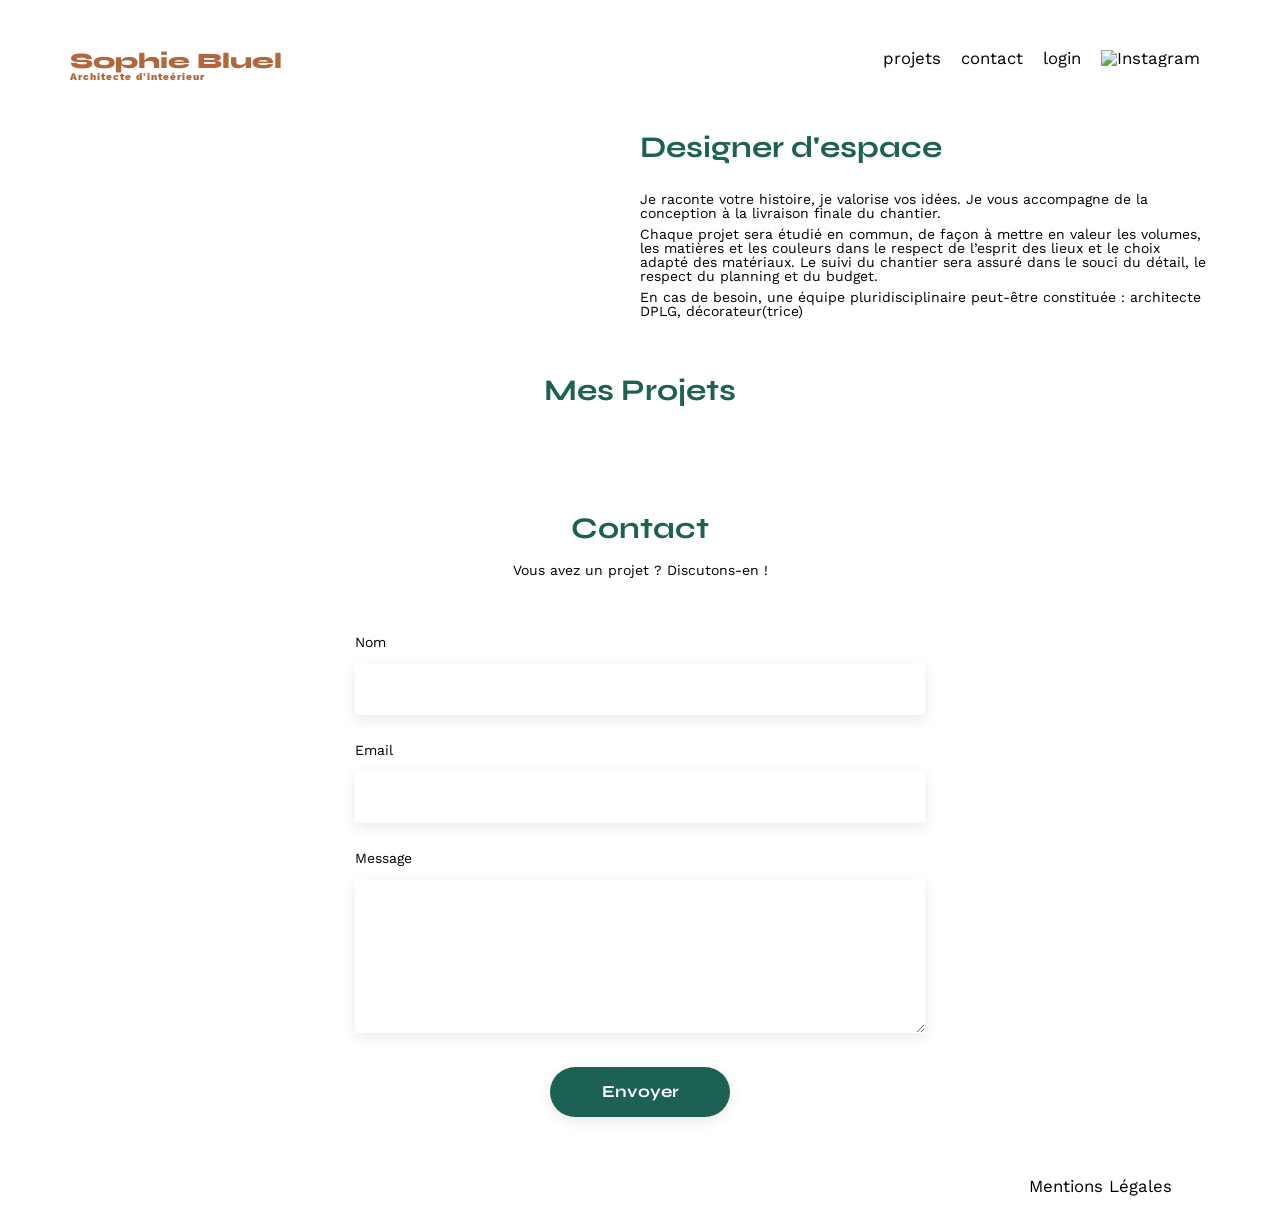
==== FrontEnd/index.html @ 4e807acd "Création de la page de présentation des travaux : Récupération des travaux depuis le back-end,  et r" ====
<!DOCTYPE html>
<html lang="fr">
<head>
	<meta charset="UTF-8">
	<title>Sophie Bluel - Architecte d'intérieur</title>
	<meta name="viewport" content="width=device-width, initial-scale=1.0">
	<link rel="preconnect" href="https://fonts.googleapis.com">
	<link rel="preconnect" href="https://fonts.gstatic.com" crossorigin>
	<link href="https://fonts.googleapis.com/css2?family=Syne:wght@700;800&family=Work+Sans&display=swap" rel="stylesheet">
	<meta name="description" content="">
	<link rel="stylesheet" href="./assets/style.css">
	<script src="script.js"></script>
</head>
<body>
<header>
	<h1>Sophie Bluel <span>Architecte d'inteérieur</span></h1>
	<nav>
		<ul>
			<li>projets</li>
			<li>contact</li>
			<li>login</li>
			<li><img src="./assets/icons/instagram.png" alt="Instagram"></li>
		</ul>
	</nav>
</header>
<main>
	<section id="introduction">
		<figure>
			<img src="./assets/images/sophie-bluel.png" alt="">
		</figure>
		<article>
			<h2>Designer d'espace</h2>
			<p>Je raconte votre histoire, je valorise vos idées. Je vous accompagne de la conception à la livraison finale du chantier.</p>
			<p>Chaque projet sera étudié en commun, de façon à mettre en valeur les volumes, les matières et les couleurs dans le respect de l’esprit des lieux et le choix adapté des matériaux. Le suivi du chantier sera assuré dans le souci du détail, le respect du planning et du budget.</p>
			<p>En cas de besoin, une équipe pluridisciplinaire peut-être constituée : architecte DPLG, décorateur(trice)</p>
		</article>
	</section>
	<section id="portfolio">
		<h2>Mes Projets</h2>
		<div class="category-menu"></div>
		<div class="gallery">
			<figure>
				<img src="assets/images/abajour-tahina.png" alt="Abajour Tahina">
				<figcaption>Abajour Tahina</figcaption>
			</figure>
			<figure>
				<img src="assets/images/appartement-paris-v.png" alt="Appartement Paris V">
				<figcaption>Appartement Paris V</figcaption>
			</figure>
			<figure>
				<img src="assets/images/restaurant-sushisen-londres.png" alt="Restaurant Sushisen - Londres">
				<figcaption>Restaurant Sushisen - Londres</figcaption>
			</figure>
			<figure>
				<img src="assets/images/la-balisiere.png" alt="Villa “La Balisiere” - Port Louis">
				<figcaption>Villa “La Balisiere” - Port Louis</figcaption>
			</figure>
			<figure>
				<img src="assets/images/structures-thermopolis.png" alt="Structures Thermopolis">
				<figcaption>Structures Thermopolis</figcaption>
			</figure>
			<figure>
				<img src="assets/images/appartement-paris-x.png" alt="Appartement Paris X">
				<figcaption>Appartement Paris X</figcaption>
			</figure>
			<figure>
				<img src="assets/images/le-coteau-cassis.png" alt="Pavillon “Le coteau” - Cassis">
				<figcaption>Pavillon “Le coteau” - Cassis</figcaption>
			</figure>
			<figure>
				<img src="assets/images/villa-ferneze.png" alt="Villa Ferneze - Isola d’Elba">
				<figcaption>Villa Ferneze - Isola d’Elba</figcaption>
			</figure>
			<figure>
				<img src="assets/images/appartement-paris-xviii.png" alt="Appartement Paris XVIII">
				<figcaption>Appartement Paris XVIII</figcaption>
			</figure>
			<figure>
				<img src="assets/images/bar-lullaby-paris.png" alt="Bar “Lullaby” - Paris">
				<figcaption>Bar “Lullaby” - Paris</figcaption>
			</figure>
			<figure>
				<img src="assets/images/hotel-first-arte-new-delhi.png" alt="Hotel First Arte - New Delhi">
				<figcaption>Hotel First Arte - New Delhi</figcaption>
			</figure>
		</div>
	</section>
	<section id="contact">
		<h2>Contact</h2>
		<p>Vous avez un projet ? Discutons-en !</p>
		<form action="#" method="post">
			<label for="name">Nom</label>
			<input type="text" name="name" id="name">
			<label for="email">Email</label>
			<input type="email" name="email" id="email">
			<label for="message">Message</label>
			<textarea name="message" id="message" cols="30" rows="10"></textarea>
			<input type="submit" value="Envoyer">
		</form>
	</section>
</main>

<footer>
	<nav>
		<ul>
			<li>Mentions Légales</li>
		</ul>
	</nav>
</footer>
</body>
</html>
---- FrontEnd/assets/style.css ----
/* http://meyerweb.com/eric/tools/css/reset/
   v2.0 | 20110126
   License: none (public domain)
*/

html, body, div, span, applet, object, iframe,
h1, h2, h3, h4, h5, h6, p, blockquote, pre,
a, abbr, acronym, address, big, cite, code,
del, dfn, em, img, ins, kbd, q, s, samp,
small, strike, strong, sub, sup, tt, var,
b, u, i, center,
dl, dt, dd, ol, ul, li,
fieldset, form, label, legend,
table, caption, tbody, tfoot, thead, tr, th, td,
article, aside, canvas, details, embed,
figure, figcaption, footer, header, hgroup,
menu, nav, output, ruby, section, summary,
time, mark, audio, video {
	margin: 0;
	padding: 0;
	border: 0;
	font-size: 100%;
	font: inherit;
	vertical-align: baseline;
}
/* HTML5 display-role reset for older browsers */
article, aside, details, figcaption, figure,
footer, header, hgroup, menu, nav, section {
	display: block;
}
body {
	line-height: 1;
}
ol, ul {
	list-style: none;
}
blockquote, q {
	quotes: none;
}
blockquote:before, blockquote:after,
q:before, q:after {
	content: '';
	content: none;
}
table {
	border-collapse: collapse;
	border-spacing: 0;
}
/** end reset css**/
body {
	max-width: 1140px;
	margin:auto;
	font-family: 'Work Sans' ;
	font-size: 14px;
}
header {
	display: flex;
	justify-content: space-between;
	margin: 50px 0
}
section {
	margin: 50px 0
}

h1{
	display: flex;
	flex-direction: column;
	font-family: 'Syne';
	font-size: 22px;
	font-weight: 800;
	color: #B1663C
}

h1 > span {
	font-family: 'Work Sans';
	font-size:10px;
	letter-spacing: 0.1em;
;
}

h2{
	font-family: 'Syne';
	font-weight: 700;
	font-size: 30px;
	color: #1D6154
}
nav ul {
	display: flex;
	align-items: center;
	list-style-type: none;

}
nav li {
	padding: 0 10px;
	font-size: 1.2em;
}

li:hover {
	color: #B1663C;
}
#introduction {
	display: flex;
	align-items: center;
}
#introduction figure {
	flex: 1
}
#introduction img {
	display: block;
	margin: auto;
	width: 80%;
}

#introduction article {
	flex: 1
}
#introduction h2 {
	margin-bottom: 1em;
}

#introduction p {
	margin-bottom: 0.5em;
}
#portfolio h2 {
	text-align: center;
	margin-bottom: 1em;
}
.gallery {
	width: 100%;
	display: grid;
	grid-template-columns: 1fr 1fr 1fr;
	grid-column-gap: 20px;
	grid-row-gap: 20px;
}

.gallery img {
	width: 100%;

}
#contact {
	width: 50%;
margin: auto;
}
#contact > * {
	text-align: center;

}
#contact h2{
	margin-bottom: 20px;
}
#contact form {
	text-align: left;
	margin-top:30px;
	display: flex;
	flex-direction: column;
}

#contact input {
	height: 50px;
	font-size: 1.2em;
	border: none;
	box-shadow: 0px 4px 14px rgba(0, 0, 0, 0.09);
}
#contact label {
	margin: 2em 0 1em 0;
}
#contact textarea {
	border: none;
	box-shadow: 0px 4px 14px rgba(0, 0, 0, 0.09);
}

input[type="submit"]{
	font-family: 'Syne';
	font-weight: 700;
	color: white;
	background-color: #1D6154;
	margin : 2em auto ;
	width: 180px;
	text-align: center;
	border-radius: 60px ;
}

footer nav ul {
	display: flex;
	justify-content: flex-end;
	margin: 2em
}

/* Boutons */
.category-menu {
	display: flex;
	justify-content: center;
	flex-wrap: wrap;
	margin-bottom: 2em;
  }

.category-menu button {
	height: 50px;
	font-size: 1.2em;
	font-family: 'Syne';
	box-shadow: 0px 4px 14px rgba(0, 0, 0, 0.09);
	font-weight: 700;
	color: #1D6154;
	background-color: white;
	border: 2px solid #1D6154;
	margin: 0.5em;
	padding: 0 1em;
	cursor: pointer;
	border-radius: 60px;
}
  
.category-menu button.active {
	color: white;
	background-color: #1D6154;
}
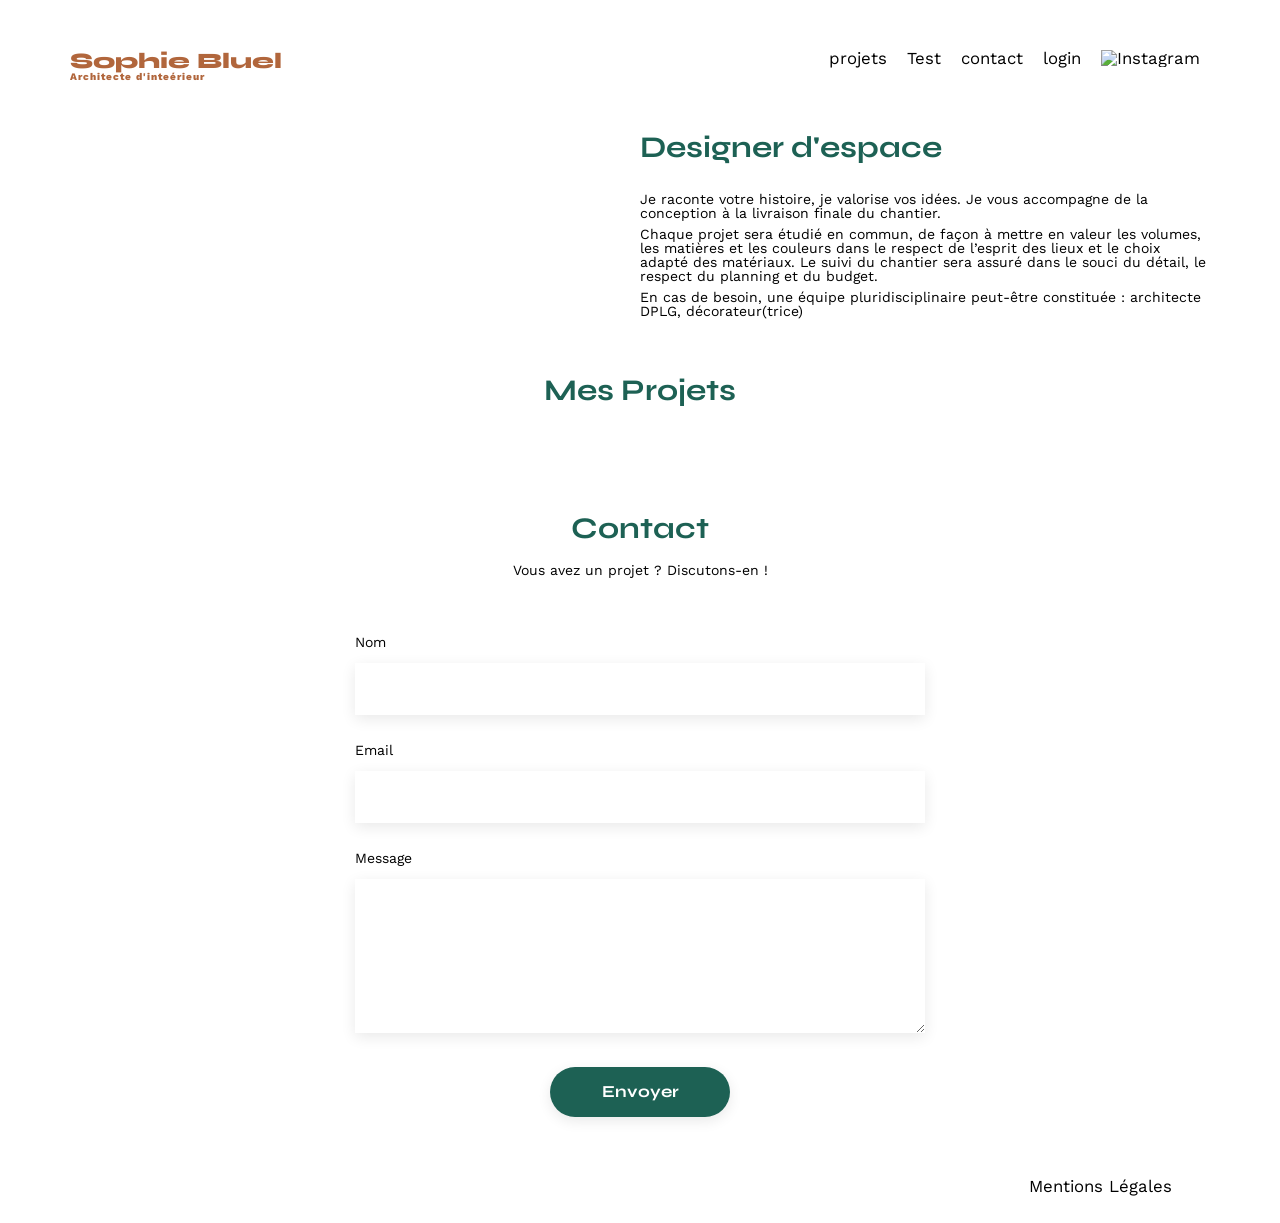
==== commit dd56c5ef: "Test depuis un autre appareil" ====
--- a/FrontEnd/index.html
+++ b/FrontEnd/index.html
@@ -17,6 +17,7 @@
 	<nav>
 		<ul>
 			<li>projets</li>
+			<li>Test</li>
 			<li>contact</li>
 			<li>login</li>
 			<li><img src="./assets/icons/instagram.png" alt="Instagram"></li>
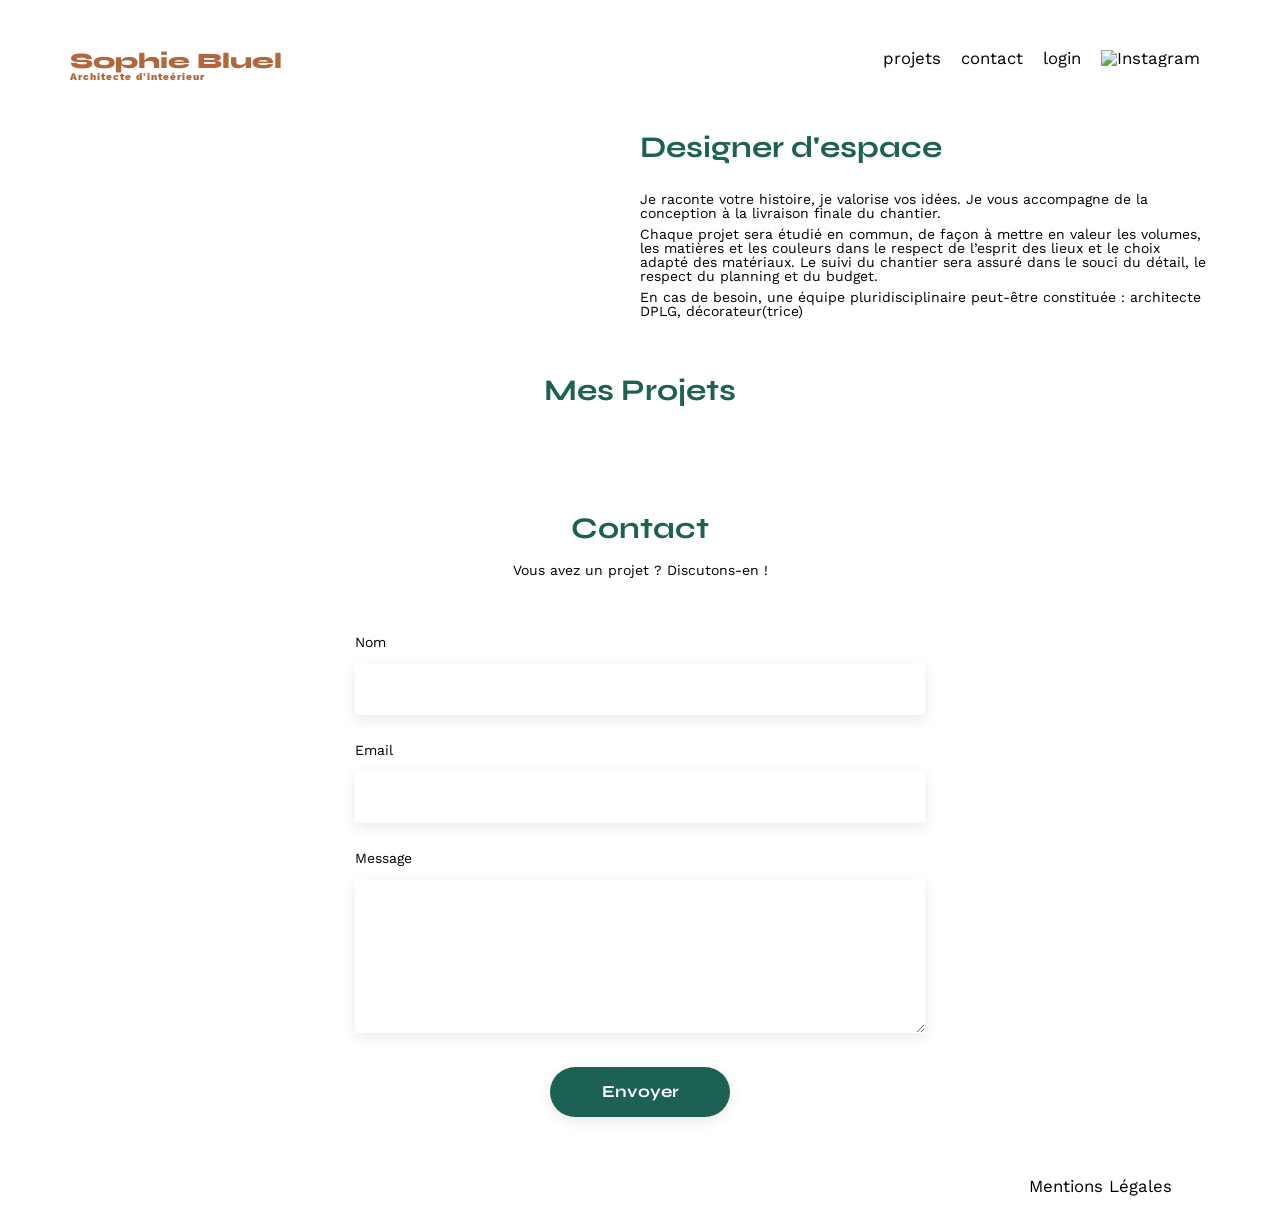
==== commit ae67cda4: "Reset test depuis autre appareil" ====
--- a/FrontEnd/index.html
+++ b/FrontEnd/index.html
@@ -17,7 +17,6 @@
 	<nav>
 		<ul>
 			<li>projets</li>
-			<li>Test</li>
 			<li>contact</li>
 			<li>login</li>
 			<li><img src="./assets/icons/instagram.png" alt="Instagram"></li>
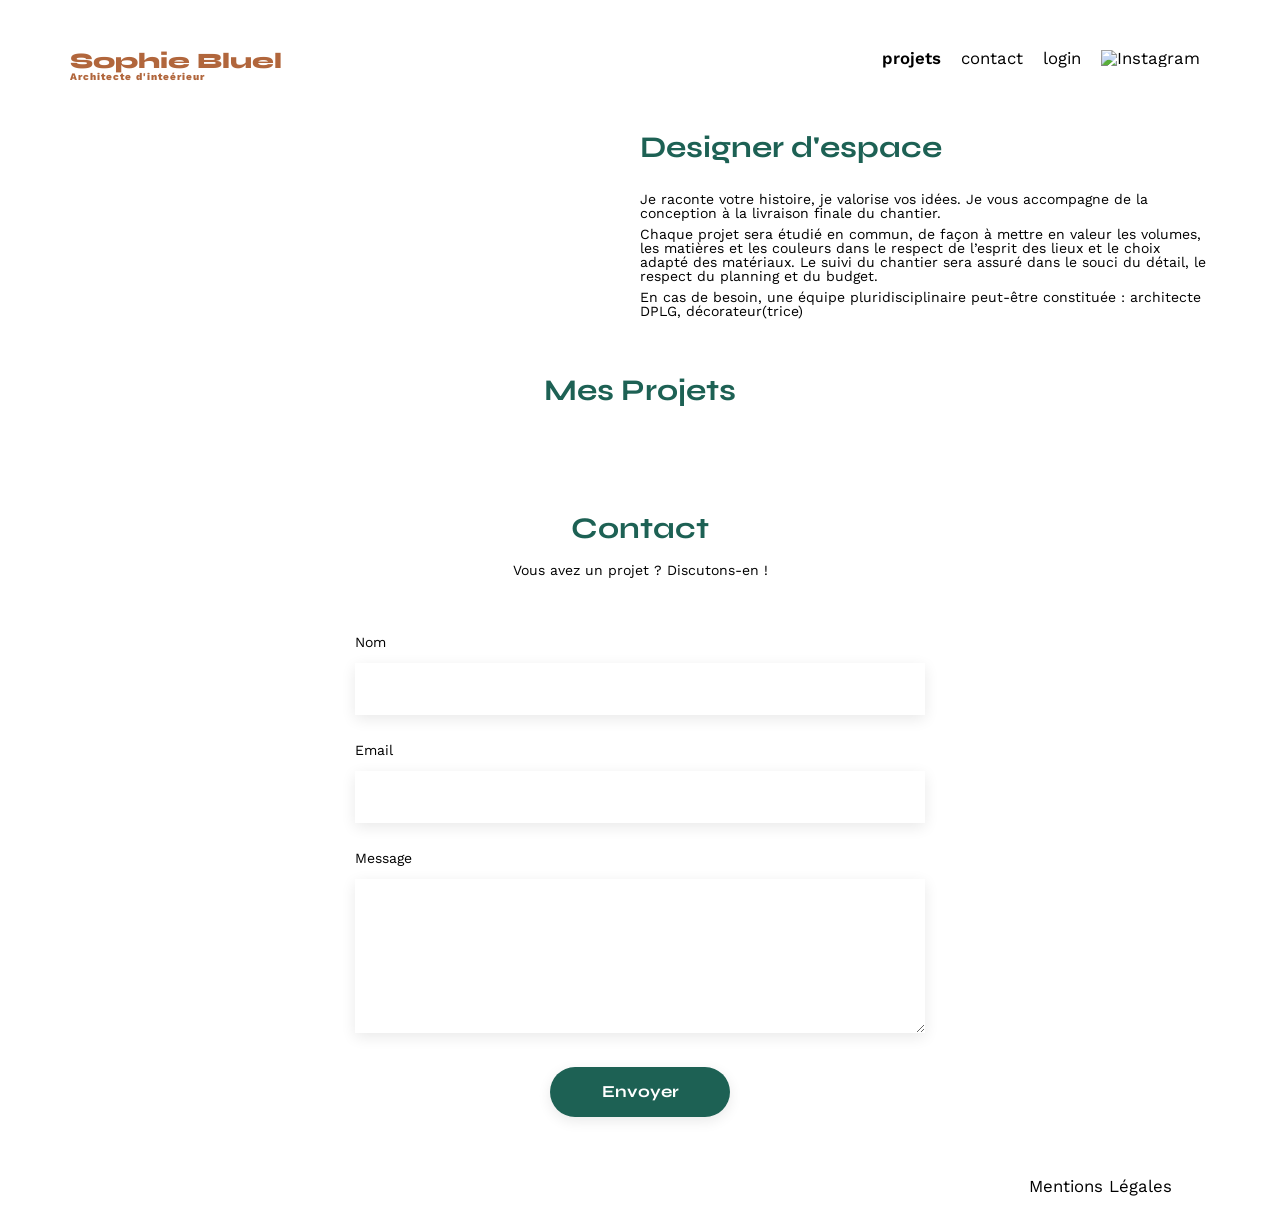
==== commit 9ef1c15a: "Page de connexion codée, ajout de login.html, login.css, et login.js" ====
--- a/FrontEnd/index.html
+++ b/FrontEnd/index.html
@@ -9,19 +9,18 @@
 	<link href="https://fonts.googleapis.com/css2?family=Syne:wght@700;800&family=Work+Sans&display=swap" rel="stylesheet">
 	<meta name="description" content="">
 	<link rel="stylesheet" href="./assets/style.css">
-	<script src="script.js"></script>
 </head>
 <body>
 <header>
-	<h1>Sophie Bluel <span>Architecte d'inteérieur</span></h1>
-	<nav>
-		<ul>
-			<li>projets</li>
-			<li>contact</li>
-			<li>login</li>
-			<li><img src="./assets/icons/instagram.png" alt="Instagram"></li>
-		</ul>
-	</nav>
+    <h1>Sophie Bluel <span>Architecte d'inteérieur</span></h1>
+    <nav>
+        <ul>
+            <li><a href="index.html" class="active">projets</a></li>
+            <li>contact</li>
+            <li><a href="login.html">login</a></li>
+            <li><img src="./assets/icons/instagram.png" alt="Instagram"></li>
+        </ul>
+    </nav>
 </header>
 <main>
 	<section id="introduction">
@@ -107,5 +106,6 @@
 		</ul>
 	</nav>
 </footer>
+<script src="script.js"></script>
 </body>
 </html>
--- a/FrontEnd/assets/style.css
+++ b/FrontEnd/assets/style.css
@@ -95,6 +95,15 @@
 	font-size: 1.2em;
 }
 
+nav li a{
+	text-decoration: none;
+	color: black;
+}
+
+nav li a.active {
+    font-weight: 600;
+}
+
 li:hover {
 	color: #B1663C;
 }
@@ -195,18 +204,18 @@
   }
 
 .category-menu button {
-	height: 50px;
-	font-size: 1.2em;
 	font-family: 'Syne';
 	box-shadow: 0px 4px 14px rgba(0, 0, 0, 0.09);
 	font-weight: 700;
 	color: #1D6154;
 	background-color: white;
 	border: 2px solid #1D6154;
-	margin: 0.5em;
+	margin: 0.25em;
 	padding: 0 1em;
 	cursor: pointer;
 	border-radius: 60px;
+    height: 40px;
+    font-size: 16px;
 }
   
 .category-menu button.active {
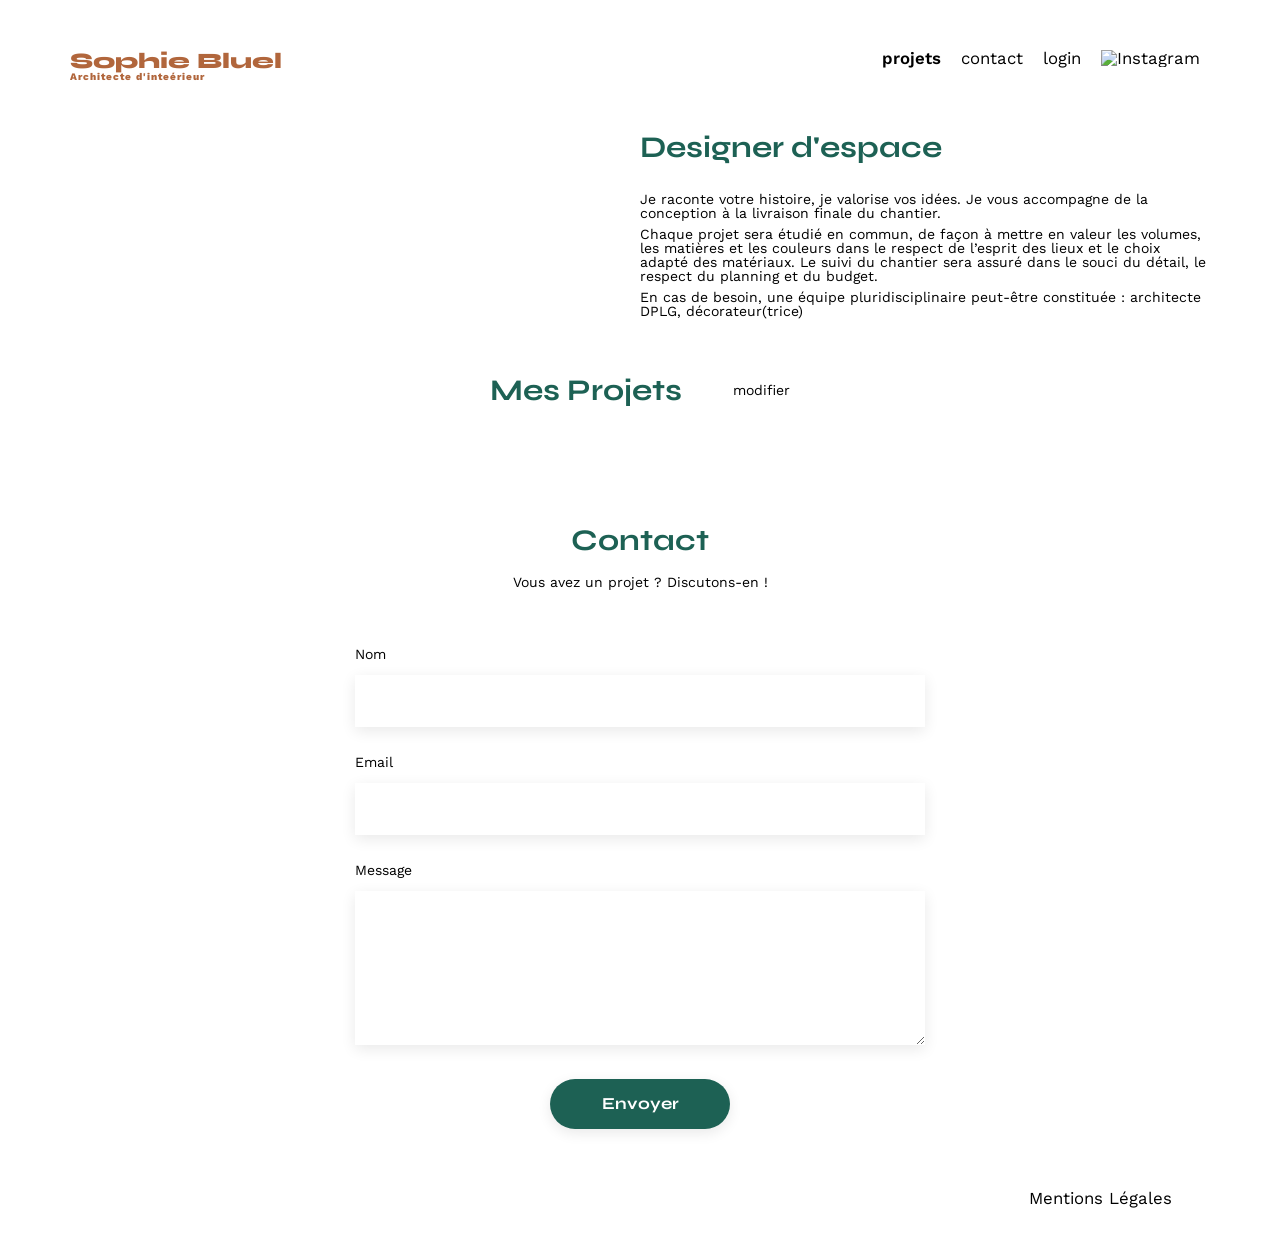
==== commit b2d6b0f7: "Ajout modale Galerie Photo, avec suppression des travaux fonctionnelle" ====
--- a/FrontEnd/index.html
+++ b/FrontEnd/index.html
@@ -9,6 +9,7 @@
 	<link href="https://fonts.googleapis.com/css2?family=Syne:wght@700;800&family=Work+Sans&display=swap" rel="stylesheet">
 	<meta name="description" content="">
 	<link rel="stylesheet" href="./assets/style.css">
+	<script src="https://kit.fontawesome.com/417caa8952.js" crossorigin="anonymous"></script>
 </head>
 <body>
 <header>
@@ -35,50 +36,56 @@
 		</article>
 	</section>
 	<section id="portfolio">
-		<h2>Mes Projets</h2>
+		<div class="projects-header">
+			<h2>Mes Projets</h2>
+			<div id="edit-button">
+				<i class="fa-solid fa-pen-to-square"></i>
+				<span>modifier</span>
+			</div>
+		</div>
 		<div class="category-menu"></div>
 		<div class="gallery">
-			<figure>
+			<figure data-work-id="1">
 				<img src="assets/images/abajour-tahina.png" alt="Abajour Tahina">
 				<figcaption>Abajour Tahina</figcaption>
 			</figure>
-			<figure>
+			<figure data-work-id="2">
 				<img src="assets/images/appartement-paris-v.png" alt="Appartement Paris V">
 				<figcaption>Appartement Paris V</figcaption>
 			</figure>
-			<figure>
+			<figure data-work-id="3">
 				<img src="assets/images/restaurant-sushisen-londres.png" alt="Restaurant Sushisen - Londres">
 				<figcaption>Restaurant Sushisen - Londres</figcaption>
 			</figure>
-			<figure>
+			<figure data-work-id="4">
 				<img src="assets/images/la-balisiere.png" alt="Villa “La Balisiere” - Port Louis">
 				<figcaption>Villa “La Balisiere” - Port Louis</figcaption>
 			</figure>
-			<figure>
+			<figure data-work-id="5">
 				<img src="assets/images/structures-thermopolis.png" alt="Structures Thermopolis">
 				<figcaption>Structures Thermopolis</figcaption>
 			</figure>
-			<figure>
+			<figure data-work-id="6">
 				<img src="assets/images/appartement-paris-x.png" alt="Appartement Paris X">
 				<figcaption>Appartement Paris X</figcaption>
 			</figure>
-			<figure>
+			<figure data-work-id="7">
 				<img src="assets/images/le-coteau-cassis.png" alt="Pavillon “Le coteau” - Cassis">
 				<figcaption>Pavillon “Le coteau” - Cassis</figcaption>
 			</figure>
-			<figure>
+			<figure data-work-id="8">
 				<img src="assets/images/villa-ferneze.png" alt="Villa Ferneze - Isola d’Elba">
 				<figcaption>Villa Ferneze - Isola d’Elba</figcaption>
 			</figure>
-			<figure>
+			<figure data-work-id="9">
 				<img src="assets/images/appartement-paris-xviii.png" alt="Appartement Paris XVIII">
 				<figcaption>Appartement Paris XVIII</figcaption>
 			</figure>
-			<figure>
+			<figure data-work-id="10">
 				<img src="assets/images/bar-lullaby-paris.png" alt="Bar “Lullaby” - Paris">
 				<figcaption>Bar “Lullaby” - Paris</figcaption>
 			</figure>
-			<figure>
+			<figure data-work-id="11">
 				<img src="assets/images/hotel-first-arte-new-delhi.png" alt="Hotel First Arte - New Delhi">
 				<figcaption>Hotel First Arte - New Delhi</figcaption>
 			</figure>
@@ -106,6 +113,21 @@
 		</ul>
 	</nav>
 </footer>
+<!-- Modale -->
+<div id="modal" class="hidden">
+	<div id="modal-content">
+		<i id="close-button" class="fas fa-times"></i>
+		<h2>Galerie Photo</h2>
+    	<div id="gallery">
+    	<!-- Les images de la galerie seront ajoutées ici par JavaScript -->
+		</div>
+		<hr>
+    	<div id="button-container">
+			<button id="add-photo-button">Ajouter une photo</button>
+		</div>
+    	<p id="delete-gallery">Supprimer la galerie</p>
+	</div>
+</div>
 <script src="script.js"></script>
 </body>
 </html>
--- a/FrontEnd/assets/style.css
+++ b/FrontEnd/assets/style.css
@@ -132,7 +132,6 @@
 }
 #portfolio h2 {
 	text-align: center;
-	margin-bottom: 1em;
 }
 .gallery {
 	width: 100%;
@@ -221,4 +220,164 @@
 .category-menu button.active {
 	color: white;
 	background-color: #1D6154;
+}
+
+
+
+/* Modale et son contenu */
+.projects-header {
+	display: flex;
+	justify-content: space-between;
+	align-items: center;
+	max-width: 300px;
+	margin: auto;
+	margin-bottom: 3em;
+	margin-top: 3em;
+}
+
+#edit-button {
+	display: flex;
+	align-items: center;
+	cursor: pointer;
+}
+
+#edit-button i {
+	margin-right: 0.5em;
+}
+
+
+#modal {
+	position: fixed;
+	z-index: 1;
+	left: 0;
+	top: 0;
+	width: 100%;
+	height: 100%;
+	overflow: auto;
+	background-color: rgba(0,0,0,0.4);
+}
+
+#modal-content {
+	background-color: #fefefe;
+	margin: 15% auto;
+	padding: 20px;
+	border: 1px solid #888;
+	width: 630px;
+	height: 731px;
+	position: relative;
+	border-radius: 10px;
+}
+
+#modal-content h2 {
+	margin-top: 60px;
+	margin-bottom: 46px;
+	font-family: Work Sans;
+	font-size: 26px;
+	font-weight: 400;
+	line-height: 30px;
+	letter-spacing: 0em;
+	text-align: center;
+	color: black;
+}
+
+/* Bouton de fermeture de la modale */
+#close-button {
+	cursor: pointer;
+	position: absolute;
+	right: 10px;
+	top: 10px;
+}
+
+#gallery {
+    display: flex;
+    flex-wrap: wrap;
+    justify-content: flex-start;
+	width: 420px;
+	margin: 30px auto;
+}
+
+#gallery img {
+    height: 102px;
+	width: 76px;
+	margin: 4px;
+}
+
+#button-container {
+    text-align: center;
+	margin-top: 38px;
+}
+
+/* Bouton ajouter une photo */
+#add-photo-button {
+	font-family: 'Syne';
+	box-shadow: 0px 4px 14px rgba(0, 0, 0, 0.09);
+	font-weight: 700;
+	background-color: #1D6154;
+	color: white;
+	border: 2px solid #1D6154;
+	margin: 0.25em;
+	padding: 0 1em;
+	cursor: pointer;
+	border-radius: 60px;
+	height: 40px;
+	font-size: 16px;
+}
+
+/* Texte supprimer la galerie */
+#delete-gallery {
+	color: #D65353;
+	text-align: center;
+	margin-top: 23px;
+}
+
+/* Séparateur */
+hr {
+	border: none;
+	color: #B3B3B3;
+	width: 420px;
+	height: 0px;
+	border: 1px solid #B3B3B3;
+}
+
+/* Cache la modale */
+.hidden {
+	display: none !important;
+}
+
+#gallery > div {
+	display: flex;
+	flex-direction: column;
+	align-items: flex-start;
+	justify-content: center;
+	margin-bottom: 13px;
+	color: black;
+	position: relative;
+}
+
+#gallery > div > p {
+	margin-left: 4px;
+}
+
+
+
+#gallery .delete-button {
+    background: #000000;
+    border: none;
+    cursor: pointer;
+    position: absolute;
+    top: 10px;
+    right: 10px;
+    border-radius: 2px;
+    padding: 5px;
+    display: flex;
+    justify-content: center;
+    align-items: center;
+    width: 17px;
+    height: 17px;
+}
+
+.fa-trash-can {
+	position: absolute;
+    color: #ffffff;
+	font-size: 9px;
 }
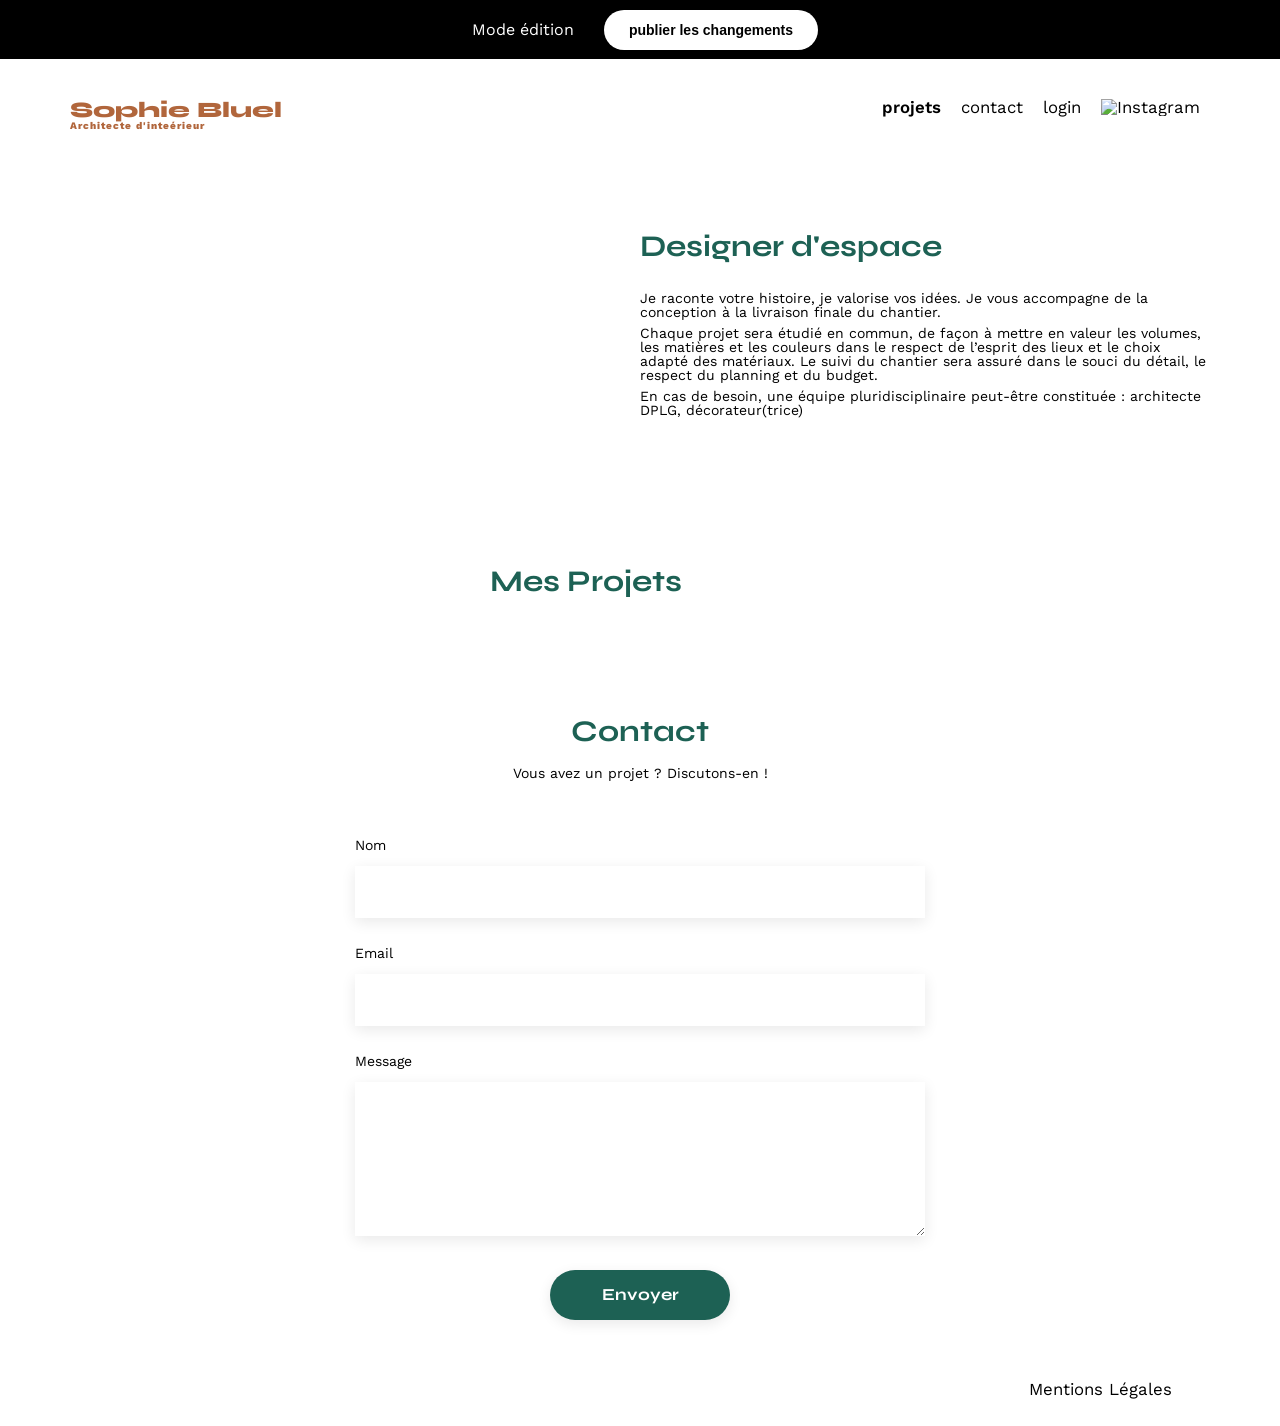
==== commit 4312913c: "Ajustement ressemblance maquette" ====
--- a/FrontEnd/index.html
+++ b/FrontEnd/index.html
@@ -12,6 +12,15 @@
 	<script src="https://kit.fontawesome.com/417caa8952.js" crossorigin="anonymous"></script>
 </head>
 <body>
+
+<div id="publish-bar">
+	<div id="edit-button-publish">
+	<i class="fa-solid fa-pen-to-square"></i>
+		<span>Mode édition</span>
+	</div>
+	<button id="publish-changes">publier les changements</button>
+</div>
+
 <header>
     <h1>Sophie Bluel <span>Architecte d'inteérieur</span></h1>
     <nav>
@@ -27,8 +36,16 @@
 	<section id="introduction">
 		<figure>
 			<img src="./assets/images/sophie-bluel.png" alt="">
+			<div id="edit-button-image">
+				<i class="fa-solid fa-pen-to-square"></i>
+				<span>modifier</span>
+			</div>
 		</figure>
 		<article>
+			<div id="edit-button-title">
+				<i class="fa-solid fa-pen-to-square"></i>
+				<span>modifier</span>
+			</div>
 			<h2>Designer d'espace</h2>
 			<p>Je raconte votre histoire, je valorise vos idées. Je vous accompagne de la conception à la livraison finale du chantier.</p>
 			<p>Chaque projet sera étudié en commun, de façon à mettre en valeur les volumes, les matières et les couleurs dans le respect de l’esprit des lieux et le choix adapté des matériaux. Le suivi du chantier sera assuré dans le souci du détail, le respect du planning et du budget.</p>
@@ -128,6 +145,30 @@
     	<p id="delete-gallery">Supprimer la galerie</p>
 	</div>
 </div>
+
+<!-- Formulaire -->
+<div id="modal-form" class="hidden">
+	<div id="modal-form-content">
+		<i id="back-button" class="fas fa-arrow-left"></i>
+		<i id="close-form-button" class="fas fa-times"></i>
+		<h2>Ajout photo</h2>
+		<form id="uploadForm" method="POST">
+			<div class="upload-container">
+				<i class="far fa-image upload-icon"></i>
+				<input type="file" id="imageUpload" accept="image/*">
+				<button id="uploadButton" class="upload-button">+ Ajouter photo</button>
+				<p class="upload-text">jpg, png : 4mo max</p>
+			</div>
+			<img id="displayImage" />
+			<label for="work-title">Titre</label>
+			<input type="text" id="work-title">
+			<label for="work-category">Catégorie</label>
+			<select id="work-category"></select>
+			<hr>
+			<button type="submit" id="work-submit">Valider</button>
+		</form>
+	</div>
+</div>
 <script src="script.js"></script>
 </body>
-</html>
+</html>
--- a/FrontEnd/assets/style.css
+++ b/FrontEnd/assets/style.css
@@ -121,7 +121,8 @@
 }
 
 #introduction article {
-	flex: 1
+	flex: 1;
+	margin-bottom: 3em;
 }
 #introduction h2 {
 	margin-bottom: 1em;
@@ -143,6 +144,8 @@
 
 .gallery img {
 	width: 100%;
+	height: 57.5vh;
+	object-fit: cover;
 
 }
 #contact {
@@ -241,11 +244,6 @@
 	cursor: pointer;
 }
 
-#edit-button i {
-	margin-right: 0.5em;
-}
-
-
 #modal {
 	position: fixed;
 	z-index: 1;
@@ -284,8 +282,8 @@
 #close-button {
 	cursor: pointer;
 	position: absolute;
-	right: 10px;
-	top: 10px;
+	right: 15px;
+	top: 15px;
 }
 
 #gallery {
@@ -339,11 +337,6 @@
 	border: 1px solid #B3B3B3;
 }
 
-/* Cache la modale */
-.hidden {
-	display: none !important;
-}
-
 #gallery > div {
 	display: flex;
 	flex-direction: column;
@@ -357,8 +350,6 @@
 #gallery > div > p {
 	margin-left: 4px;
 }
-
-
 
 #gallery .delete-button {
     background: #000000;
@@ -380,4 +371,297 @@
 	position: absolute;
     color: #ffffff;
 	font-size: 9px;
+}
+
+
+/* Cache la modale et le formulaire */
+.hidden {
+	display: none !important;
+}
+
+/* Formulaire et son contenu */
+
+
+.upload-container {
+    width: 420px;
+    height: 169px;
+    background: #E8F1F7;
+    border-radius: 3px;
+    position: relative;
+    display: flex;
+    flex-direction: column;
+    align-items: center;
+    justify-content: center;
+    overflow: hidden;
+}
+
+.upload-icon {
+    font-size: 55px;
+    position: relative;
+    top: -15px;
+}
+
+.upload-button {
+    width: 173px;
+    height: 36px;
+    background: #CBD6DC;
+    border-radius: 50px;
+    color: #306685;
+    font-family: 'Work Sans', sans-serif;
+    font-size: 14px;
+    font-weight: 500;
+    line-height: 16px;
+    letter-spacing: 0em;
+    text-align: center;
+    cursor: pointer;
+    border: none;
+}
+
+.upload-text {
+    color: #444444;
+    font-family: 'Work Sans', sans-serif;
+    font-size: 10px;
+    font-weight: 400;
+    line-height: 12px;
+    letter-spacing: 0em;
+    text-align: center;
+    position: relative;
+    top: -10px;
+}
+
+#displayImage {
+    display: none;  /* change this to block */
+    position: absolute;
+    width: 129px;
+    height: 169px;
+    object-fit: cover; /* this will ensure that your image covers the whole area */
+	max-width: 100%; 
+  	max-height: 100%;
+}
+
+.gallery-item {
+	position: relative;
+}
+
+
+#modal-form {
+	position: fixed;
+	z-index: 1;
+	left: 0;
+	top: 0;
+	width: 100%;
+	height: 100%;
+	overflow: auto;
+	background-color: rgba(0,0,0,0.4);
+}
+
+#modal-form-content {
+	background-color: #fefefe;
+	margin: 15% auto;
+	padding: 20px;
+	border: 1px solid #888;
+	width: 630px;
+	height: 731px;
+	position: relative;
+	border-radius: 10px;
+}
+
+#modal-form-content #back-button {
+	cursor: pointer;
+	position: absolute;
+	left: 20px;
+	top: 20px;
+}
+
+#modal-form-content #close-form-button {
+	cursor: pointer;
+	position: absolute;
+	right: 20px;
+	top: 20px;
+}
+
+#modal-form-content h2 {
+	margin-top: 60px;
+	margin-bottom: 46px;
+	font-family: Work Sans;
+	font-size: 26px;
+	font-weight: 400;
+	line-height: 30px;
+	letter-spacing: 0em;
+	text-align: center;
+	color: black;
+}
+
+/* Bouton ajouter une photo */
+#add-form-photo-button {
+	font-family: 'Syne';
+	box-shadow: 0px 4px 14px rgba(0, 0, 0, 0.09);
+	font-weight: 700;
+	background-color: #1D6154;
+	color: white;
+	border: 2px solid #1D6154;
+	margin: 0.25em;
+	padding: 0 1em;
+	cursor: pointer;
+	border-radius: 60px;
+	height: 40px;
+	font-size: 16px;
+}
+
+#uploadForm {
+	display: flex;
+	align-items: center;
+	flex-direction: column;
+	text-align: left;
+	margin-top: 30px;
+	display: flex;
+	flex-direction: column;
+}
+
+#uploadForm input[type="file"] {
+	display: none;
+}
+
+#uploadForm .upload-container i {
+	font-size: 55px;
+	margin-top: 25px;
+	color: #B9C5CC;
+}
+
+#uploadForm .upload-container button {
+	width: 173px;
+	height: 36px;
+	background: #CBD6DC;
+	border-radius: 50px;
+	color: #306685;
+	font-family: "Work Sans", sans-serif;
+	font-size: 14px;
+	font-weight: 500;
+	line-height: 16px;
+	letter-spacing: 0em;
+	text-align: center;
+}
+
+#uploadForm .upload-container p {
+	color: #444444;
+	font-family: "Work Sans", sans-serif;
+	font-size: 10px;
+	font-weight: 400;
+	line-height: 12px;
+	letter-spacing: 0em;
+	text-align: center;
+	margin-top: 20px;
+}
+
+#uploadForm input, select {
+	box-sizing: border-box;
+	padding-left: 1em;
+	width: 420px;
+	height: 51px;
+	font-size: 1.2em;
+	border: none;
+	box-shadow: 0px 4px 14px rgba(0, 0, 0, 0.09);
+}
+
+input #work-title:focus {
+	background-color: white;
+}
+
+#uploadForm label {
+	margin: 2em 0 1em 0;
+}
+
+#uploadForm label[for="work-title"] {
+	margin-right: 28em;
+}
+
+#uploadForm label[for="work-category"] {
+	margin-right: 25.3em;
+}
+
+#uploadForm select {
+    border: none;
+}
+
+#uploadForm hr {
+	margin-top: 3em;
+}
+
+#uploadForm button[type="submit"]{
+	font-family: 'Syne';
+	font-weight: 700;
+	color: white;
+	background-color: #A7A7A7;
+	margin : 3em auto ;
+	width: 237px;
+	height: 36px;
+	font-size: 14px;
+	line-height: 17px;
+	text-align: center;
+	border-radius: 60px ;
+	border: none;
+}
+
+button#work-submit.logged {
+	background-color: #1D6154;
+}
+
+#edit-button-title {
+	margin-bottom: 2em;	
+}
+
+article {
+  padding: 50px 0;
+}
+
+#edit-button-image {
+	position: relative;
+	margin-left: 4.3em;
+	margin-top: 1em;
+}
+
+
+#publish-bar {
+	height: 59px;
+	background-color: black;
+	width: 100%;
+	position: fixed;
+	top: 0;
+	left: 0;
+	display: flex;
+	justify-content: center;
+	align-items: center;
+}
+
+#edit-button-publish {
+	display: flex;
+	align-items: center;
+	justify-content: center;
+	color: white;
+	margin-right: 30px;
+}
+
+#edit-button-publish i {
+	margin-right: 10px;
+}
+
+#edit-button-publish span {
+	font-size: 16px;
+	font-weight: 400;
+}
+
+#publish-changes {
+	background-color: white;
+	color: black;
+	border: none;
+	padding: 10px 20px;
+	font-weight: bold;
+	border-radius: 60px;
+	height: 40px;
+	font-size: 14px;
+	padding: 0 25px;
+}
+
+header {
+	margin-top: 99px; /* Ajoute une marge pour compenser la hauteur de la barre de publication */
 }
